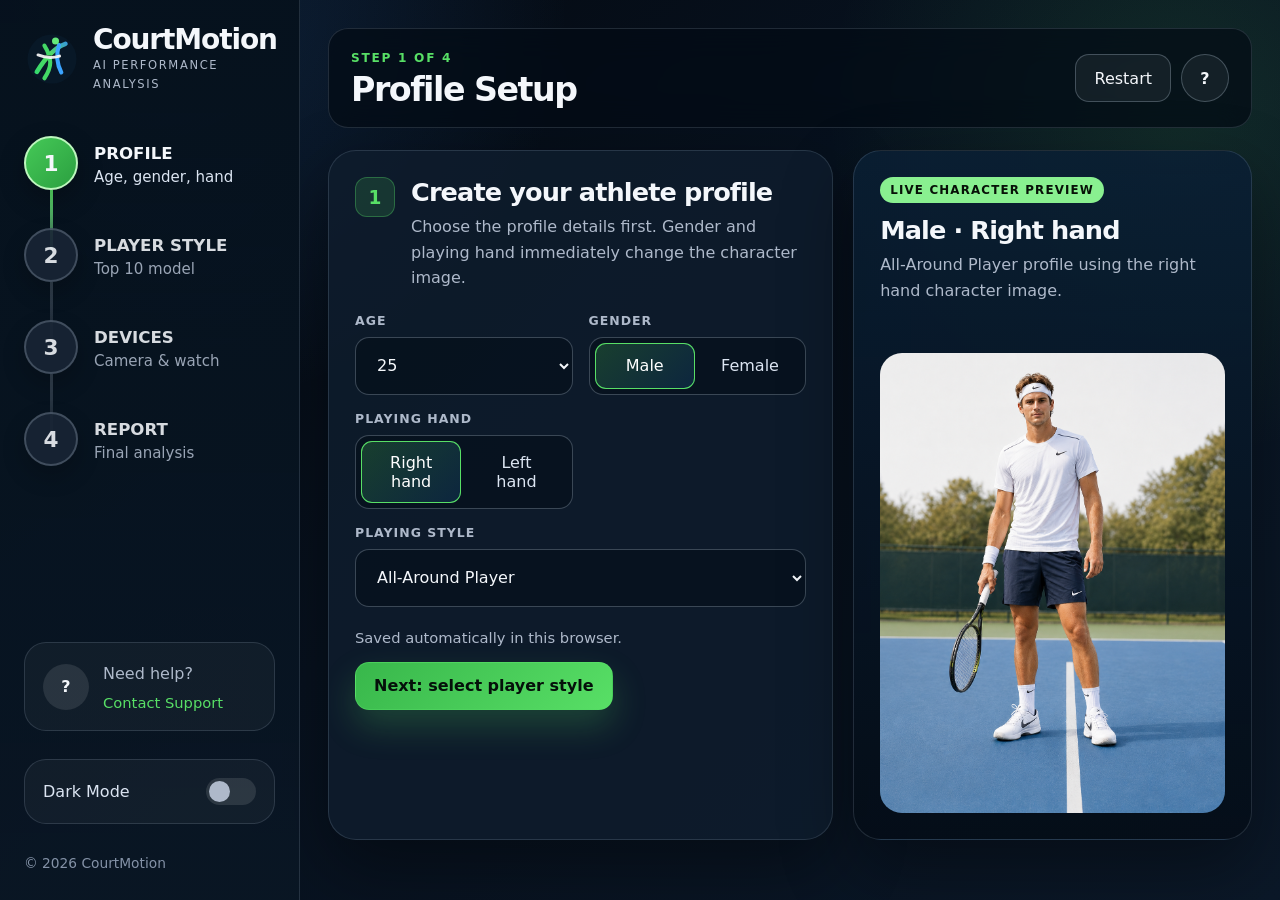
==== index.html @ f7512d18 "Add files via upload" ====
<!doctype html>
<html lang="en">
<head>
  <meta charset="utf-8" />
  <meta name="viewport" content="width=device-width, initial-scale=1" />
  <title>CourtMotion | Step 1 Profile Setup</title>
  <meta name="description" content="CourtMotion AI tennis analysis website: profile setup step." />
  <link rel="icon" href="assets/icons/logo.svg" type="image/svg+xml" />
  <link rel="stylesheet" href="css/styles.css" />
</head>
<body data-page="profile" data-step="1">
  <div class="app-shell">
    <aside class="sidebar">
      <a class="brand" href="index.html" aria-label="CourtMotion home">
        <img src="assets/icons/logo.svg" alt="" class="brand-logo" />
        <span><strong>CourtMotion</strong><small>AI Performance Analysis</small></span>
      </a>
      <nav class="stepper" aria-label="CourtMotion setup steps">
        <a class="step is-active" href="index.html"><span class="step-number">1</span><span><strong>Profile</strong><small>Age, gender, hand</small></span></a>
        <a class="step" href="player-style.html"><span class="step-number">2</span><span><strong>Player Style</strong><small>Top 10 model</small></span></a>
        <a class="step" href="devices.html"><span class="step-number">3</span><span><strong>Devices</strong><small>Camera & watch</small></span></a>
        <a class="step" href="report.html"><span class="step-number">4</span><span><strong>Report</strong><small>Final analysis</small></span></a>
      </nav>
      <div class="support-card"><span class="circle-icon">?</span><div><p>Need help?</p><a href="mailto:support@example.com">Contact Support</a></div></div>
      <button class="theme-toggle" id="themeToggle" type="button"><span>Dark Mode</span><span class="toggle-pill"><span></span></span></button>
      <p class="copyright">© 2026 CourtMotion</p>
    </aside>

    <main class="main" id="top">
      <header class="topbar">
        <div><span class="eyebrow">Step 1 of 4</span><h1>Profile Setup</h1></div>
        <div class="topbar-actions"><button class="ghost-btn" type="button" id="restartBtn">Restart</button><a class="help-btn" href="mailto:support@example.com" aria-label="Help">?</a></div>
      </header>

      <section class="page-grid page-grid-profile">
        <article class="panel form-panel">
          <div class="section-title">
            <span class="section-index">1</span>
            <div><h2>Create your athlete profile</h2><p>Choose the profile details first. Gender and playing hand immediately change the character image.</p></div>
          </div>

          <form id="profileForm" class="profile-form">
            <div class="form-grid">
              <label class="field"><span>Age</span><select id="ageSelect" name="age"></select></label>

              <div class="field wide-field"><span>Gender</span><div class="segmented" role="group" aria-label="Gender">
                <button class="seg-btn" type="button" data-set="gender" data-value="male">Male</button>
                <button class="seg-btn" type="button" data-set="gender" data-value="female">Female</button>
              </div></div>

              <div class="field wide-field"><span>Playing hand</span><div class="segmented" role="group" aria-label="Playing hand">
                <button class="seg-btn" type="button" data-set="hand" data-value="right">Right hand</button>
                <button class="seg-btn" type="button" data-set="hand" data-value="left">Left hand</button>
              </div></div>

              <label class="field field-full"><span>Playing style</span><select id="styleSelect" name="playingStyle">
                <option>All-Around Player</option>
                <option>Aggressive Baseliner</option>
                <option>Counterpuncher</option>
                <option>Serve & Volley</option>
                <option>Big Server</option>
                <option>Defensive Retriever</option>
                <option>Net-Rushing Attacker</option>
              </select></label>
            </div>

            <div class="wizard-actions">
              <span class="save-note">Saved automatically in this browser.</span>
              <button class="primary-btn" type="submit">Next: select player style</button>
            </div>
          </form>
        </article>

        <aside class="panel preview-panel">
          <div class="preview-copy">
            <span class="status-badge">Live character preview</span>
            <h2 id="previewTitle">Male · Right hand</h2>
            <p id="previewText">The selected character will also be used in the final performance report.</p>
          </div>
          <figure class="athlete-figure">
            <img id="athletePreview" src="assets/players/male-right.png" alt="Selected tennis player preview" />
          </figure>
        </aside>
      </section>
    </main>
  </div>
  <script src="js/app.js"></script>
</body>
</html>
---- css/styles.css ----
:root {
  color-scheme: dark;
  --bg: #050b12;
  --bg-soft: #071423;
  --panel: rgba(14, 29, 45, .86);
  --panel-strong: rgba(18, 36, 55, .95);
  --line: rgba(205, 222, 244, .14);
  --line-strong: rgba(205, 222, 244, .26);
  --text: #f4f7fb;
  --muted: #aeb9ca;
  --soft: #dce5f2;
  --green: #58df66;
  --green-dark: #1d9237;
  --blue: #2e9bff;
  --yellow: #ffc93d;
  --danger: #ff6868;
  --shadow: 0 28px 70px rgba(0, 0, 0, .38);
  --radius-xl: 28px;
  --radius-lg: 20px;
  --radius-md: 14px;
  --max: 1500px;
  font-family: Inter, ui-sans-serif, system-ui, -apple-system, BlinkMacSystemFont, "Segoe UI", sans-serif;
}
* { box-sizing: border-box; }
html { scroll-behavior: smooth; }
body {
  margin: 0;
  min-height: 100vh;
  color: var(--text);
  background:
    radial-gradient(circle at 12% 0, rgba(61, 151, 255, .18), transparent 26rem),
    radial-gradient(circle at 92% 12%, rgba(87, 220, 98, .12), transparent 22rem),
    linear-gradient(135deg, #03070d 0%, #07111e 45%, #0b1828 100%);
}
a { color: inherit; text-decoration: none; }
button, select { font: inherit; }
button { cursor: pointer; }
img { max-width: 100%; display: block; }
.app-shell { min-height: 100vh; display: grid; grid-template-columns: 300px minmax(0, 1fr); }
.sidebar {
  position: sticky;
  top: 0;
  height: 100vh;
  padding: 26px 24px;
  border-right: 1px solid var(--line);
  background: linear-gradient(180deg, rgba(6, 17, 29, .98), rgba(9, 22, 36, .9));
  display: flex;
  flex-direction: column;
  gap: 28px;
  overflow-y: auto;
}
.brand { display: flex; align-items: center; gap: 13px; }
.brand-logo { width: 56px; height: 56px; }
.brand strong { font-size: 1.75rem; line-height: 1; letter-spacing: -.04em; display: block; }
.brand small { text-transform: uppercase; letter-spacing: .14em; color: var(--muted); font-size: .72rem; }
.stepper { display: grid; gap: 0; margin-top: 16px; }
.step {
  position: relative;
  min-height: 92px;
  display: grid;
  grid-template-columns: 54px 1fr;
  gap: 16px;
  align-items: start;
  color: var(--muted);
  opacity: .88;
}
.step:not(:last-child)::after {
  content: "";
  position: absolute;
  left: 26px;
  top: 54px;
  width: 3px;
  height: 68px;
  background: linear-gradient(var(--line-strong), rgba(255,255,255,.08));
}
.step-number {
  width: 54px;
  height: 54px;
  border-radius: 50%;
  display: grid;
  place-items: center;
  border: 2px solid var(--line-strong);
  background: #192535;
  color: var(--text);
  font-size: 1.35rem;
  font-weight: 800;
  box-shadow: 0 10px 26px rgba(0,0,0,.26);
  z-index: 1;
}
.step strong { display: block; text-transform: uppercase; font-size: 1.04rem; margin-top: 8px; color: var(--text); }
.step small { display: block; margin-top: 5px; font-size: .94rem; }
.step.is-active { opacity: 1; color: var(--soft); }
.step.is-active .step-number { background: linear-gradient(135deg, #45c957, #2b9f40); border-color: #bdf6bd; }
.step.is-active:not(:last-child)::after { background: linear-gradient(var(--green), var(--line-strong)); }
.support-card, .theme-toggle {
  border: 1px solid var(--line);
  background: rgba(255,255,255,.04);
  border-radius: 22px;
  padding: 18px;
}
.support-card { margin-top: auto; display: flex; align-items: center; gap: 14px; }
.circle-icon {
  width: 46px;
  height: 46px;
  border-radius: 50%;
  display: grid;
  place-items: center;
  color: var(--text);
  background: rgba(255,255,255,.1);
  font-weight: 900;
}
.support-card p { margin: 0 0 6px; }
.support-card a { color: var(--green); font-size: .92rem; }
.theme-toggle { color: var(--soft); display: flex; align-items: center; justify-content: space-between; }
.toggle-pill { width: 50px; height: 27px; border-radius: 99px; background: rgba(255,255,255,.11); padding: 3px; display: inline-flex; }
.toggle-pill span { width: 21px; height: 21px; border-radius: 50%; background: var(--muted); display: block; transition: transform .2s ease, background .2s ease; }
body.light-mode .toggle-pill span { transform: translateX(23px); background: var(--green); }
.copyright { color: #8492a7; margin: 0; font-size: .86rem; }
.main { padding: 28px; min-width: 0; }
.topbar {
  max-width: var(--max);
  margin: 0 auto 22px;
  min-height: 76px;
  border: 1px solid var(--line);
  border-radius: 20px;
  padding: 18px 22px;
  background: rgba(4, 12, 22, .72);
  backdrop-filter: blur(16px);
  display: flex;
  align-items: center;
  justify-content: space-between;
  gap: 18px;
}
.eyebrow { color: var(--green); text-transform: uppercase; font-weight: 900; letter-spacing: .14em; font-size: .76rem; }
h1, h2, h3, h4, p { margin-top: 0; }
h1 { margin: 4px 0 0; font-size: clamp(1.65rem, 2.6vw, 2.8rem); letter-spacing: -.045em; }
h2 { margin-bottom: 7px; font-size: clamp(1.35rem, 2vw, 2rem); letter-spacing: -.035em; }
h3 { margin-bottom: 8px; }
p { color: var(--muted); line-height: 1.6; }
.topbar-actions { display: flex; align-items: center; gap: 10px; flex-wrap: wrap; }
.panel {
  border: 1px solid var(--line);
  border-radius: var(--radius-xl);
  background: var(--panel);
  box-shadow: var(--shadow);
  overflow: hidden;
}
.page-grid { max-width: var(--max); margin: 0 auto; display: grid; gap: 20px; align-items: stretch; }
.page-grid-profile { grid-template-columns: minmax(0, .95fr) minmax(360px, .75fr); }
.page-grid-devices { grid-template-columns: minmax(0, 1fr) 430px; }
.page-panel, .form-panel, .preview-panel { padding: 26px; }
.section-title { display: flex; gap: 16px; align-items: flex-start; margin-bottom: 22px; }
.section-title.with-action { justify-content: space-between; gap: 20px; }
.title-row { display: flex; gap: 16px; align-items: flex-start; }
.section-index {
  flex: 0 0 auto;
  width: 40px;
  height: 40px;
  border-radius: 12px;
  display: grid;
  place-items: center;
  background: rgba(88, 223, 102, .14);
  color: var(--green);
  border: 1px solid rgba(88, 223, 102, .32);
  font-size: 1.16rem;
  font-weight: 900;
}
.section-title p { margin-bottom: 0; }
.form-grid { display: grid; grid-template-columns: repeat(2, minmax(0, 1fr)); gap: 16px; }
.field { display: grid; gap: 9px; }
.field span, .source-note { text-transform: uppercase; letter-spacing: .08em; font-size: .78rem; color: var(--muted); font-weight: 800; }
.field-full { grid-column: 1 / -1; }
select, .segmented, .player-card, .device-card, .selection-summary {
  border: 1px solid var(--line-strong);
  background: rgba(3, 12, 22, .52);
  color: var(--text);
  border-radius: var(--radius-md);
}
select { min-height: 58px; padding: 0 17px; outline: none; }
select:focus { border-color: var(--green); box-shadow: 0 0 0 4px rgba(88, 223, 102, .12); }
.segmented { display: flex; padding: 5px; gap: 5px; min-height: 58px; }
.seg-btn, .tab {
  border: 0;
  border-radius: 11px;
  color: var(--soft);
  background: transparent;
  flex: 1;
  padding: 12px 16px;
  transition: background .2s ease, color .2s ease, transform .2s ease;
}
.seg-btn:hover, .tab:hover, .player-card:hover { transform: translateY(-2px); }
.seg-btn.is-selected, .tab.is-active { background: linear-gradient(135deg, rgba(88, 223, 102, .22), rgba(46, 155, 255, .14)); box-shadow: inset 0 0 0 1px var(--green); color: #fff; }
.wizard-actions { margin-top: 22px; display: flex; align-items: center; justify-content: space-between; gap: 16px; flex-wrap: wrap; }
.save-note { color: var(--muted); font-size: .92rem; }
.primary-btn, .ghost-btn, .help-btn {
  border: 1px solid var(--line-strong);
  min-height: 48px;
  display: inline-flex;
  align-items: center;
  justify-content: center;
  gap: 8px;
  border-radius: 14px;
  padding: 0 18px;
  color: var(--text);
  transition: transform .2s ease, border-color .2s ease, background .2s ease;
}
.primary-btn { border-color: rgba(88, 223, 102, .48); background: linear-gradient(135deg, #38b74b, #58df66); color: #05100a; font-weight: 900; box-shadow: 0 16px 34px rgba(88, 223, 102, .22); }
.ghost-btn, .help-btn { background: rgba(255,255,255,.06); }
.help-btn { width: 48px; padding: 0; border-radius: 50%; font-weight: 900; }
.primary-btn:hover, .ghost-btn:hover, .help-btn:hover { transform: translateY(-2px); border-color: var(--green); }
.primary-btn.small, .ghost-btn.small { min-height: 40px; padding: 0 14px; font-size: .9rem; }
.primary-btn.large { min-height: 64px; width: 100%; font-size: 1.1rem; }
.preview-panel { position: relative; display: grid; grid-template-rows: auto 1fr; min-height: 690px; background: linear-gradient(180deg, rgba(10, 31, 52, .88), rgba(4, 12, 22, .82)); }
.preview-copy { position: relative; z-index: 2; }
.status-badge { display: inline-flex; color: #071107; background: #89f090; padding: 6px 10px; border-radius: 99px; text-transform: uppercase; letter-spacing: .1em; font-size: .74rem; font-weight: 900; margin-bottom: 12px; }
.athlete-figure { position: relative; min-height: 540px; display: flex; align-items: end; justify-content: center; margin: 0; overflow: hidden; border-radius: 22px; background: radial-gradient(circle at 50% 25%, rgba(255,255,255,.13), transparent 26rem); }
.athlete-figure::before { content: ""; position: absolute; inset: auto -15% 0; height: 42%; background: linear-gradient(#4fa7d9, #2179b4); opacity: .38; filter: blur(20px); border-radius: 50% 50% 0 0; }
.athlete-figure img { position: relative; z-index: 1; max-height: 660px; width: auto; object-fit: contain; object-position: bottom center; filter: drop-shadow(0 32px 38px rgba(0,0,0,.28)); }
body[data-page="profile"] .athlete-figure { width: 100%; aspect-ratio: 3 / 4; min-height: 0; height: auto; align-self: end; align-items: stretch; }
body[data-page="profile"] .athlete-figure img { width: 100%; height: 100%; max-height: none; object-fit: cover; object-position: center bottom; }
.compact-preview .athlete-figure { min-height: 470px; }
.compact-preview .athlete-figure img { max-height: 520px; }
.selection-summary { display: grid; grid-template-columns: 82px 1fr auto; align-items: center; gap: 16px; padding: 12px; margin-bottom: 18px; }
.selection-summary figure { margin: 0; width: 82px; height: 82px; border-radius: 18px; overflow: hidden; background: linear-gradient(180deg, rgba(255,255,255,.12), rgba(255,255,255,.03)); display: flex; align-items: center; justify-content: center; }
.selection-summary img { width: 100%; height: 100%; max-height: none; object-fit: cover; object-position: center 14%; }
.selection-summary strong { display: block; font-size: 1.08rem; margin-bottom: 3px; }
.selection-summary span { color: var(--muted); }
.tabs { display: grid; grid-template-columns: repeat(2, minmax(0, 1fr)); gap: 10px; margin: 10px 0 18px; }
.tab { border: 1px solid var(--line); background: rgba(255,255,255,.04); text-align: center; min-height: 64px; }
.tab span { display: block; color: var(--muted); font-size: .8rem; margin-top: 4px; }
.players-grid { display: grid; grid-template-columns: repeat(5, minmax(130px, 1fr)); gap: 13px; }
.player-card {
  position: relative;
  padding: 0;
  overflow: hidden;
  text-align: left;
  display: grid;
  grid-template-rows: auto auto;
  align-content: start;
}
.player-card.is-selected { border-color: var(--green); box-shadow: 0 0 0 2px rgba(88, 223, 102, .18), var(--shadow); }
.player-photo, .player-fallback {
  position: relative;
  width: 100%;
  aspect-ratio: 1 / 1;
  height: auto;
  object-fit: cover;
}
.player-photo[hidden], .player-fallback[hidden] { display: none !important; }
.player-photo {
  display: block;
  filter: saturate(1.05) contrast(1.02);
  object-position: center top;
  background: rgba(255,255,255,.05);
}
.player-fallback {
  display: grid;
  place-items: center;
  font-size: .92rem;
  font-weight: 800;
  line-height: 1.25;
  text-align: center;
  color: var(--soft);
  padding: 18px;
  background: radial-gradient(circle at 50% 18%, rgba(88,223,102,.23), transparent 12rem), linear-gradient(160deg, #10253c, #07121f);
}
.player-meta {
  position: relative;
  z-index: 2;
  display: grid;
  gap: 6px;
  align-content: start;
  width: 100%;
  min-height: 74px;
  padding: 10px 13px 12px;
  background: linear-gradient(180deg, rgba(7,18,31,.78), rgba(3,10,18,.94));
}
.player-rank { width: 32px; height: 32px; border-radius: 10px; display: grid; place-items: center; background: rgba(255,255,255,.12); font-weight: 900; }
.player-name { color: #fff; font-weight: 900; line-height: 1.2; }
.player-country { color: var(--muted); font-size: .82rem; }
.source-note { margin: 18px 0 0; text-align: center; text-transform: none; letter-spacing: normal; font-weight: 500; }
.device-grid { display: grid; gap: 16px; }
.device-card { padding: 18px; display: grid; grid-template-columns: 64px 1fr auto; align-items: center; gap: 16px; }
.device-card.connected { border-color: rgba(88, 223, 102, .5); background: rgba(88, 223, 102, .08); }
.device-icon { width: 64px; height: 64px; border-radius: 50%; display: grid; place-items: center; border: 1px solid var(--line-strong); background: rgba(255,255,255,.06); color: var(--green); }
.device-icon img { width: 31px; height: 31px; color: currentColor; }
.device-card h3 { margin: 0 0 6px; }
.device-card p { margin: 0 0 6px; }
.device-card small { color: var(--muted); line-height: 1.45; }

.device-toggle {
  min-width: 92px;
  height: 44px;
  border: 1px solid var(--line-strong);
  border-radius: 999px;
  padding: 4px 12px 4px 5px;
  background: rgba(255,255,255,.07);
  color: var(--muted);
  display: inline-flex;
  align-items: center;
  justify-content: space-between;
  gap: 9px;
  font-weight: 900;
  transition: transform .2s ease, border-color .2s ease, background .2s ease, color .2s ease;
}
.device-toggle span {
  width: 34px;
  height: 34px;
  border-radius: 50%;
  background: #6d7c8e;
  box-shadow: 0 4px 12px rgba(0,0,0,.28);
  transition: transform .2s ease, background .2s ease;
}
.device-toggle b { min-width: 26px; text-align: center; }
.device-toggle.is-on {
  padding-left: 12px;
  padding-right: 5px;
  border-color: rgba(88, 223, 102, .62);
  background: rgba(88, 223, 102, .14);
  color: var(--green);
}
.device-toggle.is-on span { transform: translateX(37px); background: var(--green); }
.device-toggle.is-on b { transform: translateX(-37px); }
.device-toggle:hover { transform: translateY(-2px); border-color: var(--green); }

.device-status.connected { color: var(--green); }
.device-status.pending { color: var(--yellow); }
.device-status.error { color: var(--danger); }
.analysis-action { margin-top: 20px; border: 1px solid var(--line); border-radius: 22px; padding: 20px; background: rgba(255,255,255,.04); display: grid; gap: 14px; }
.analysis-action p { margin-bottom: 0; }
.report-main { background: linear-gradient(180deg, rgba(255,255,255,.03), rgba(255,255,255,0)); }
.report-sheet {
  max-width: 1280px;
  margin: 0 auto;
  background: linear-gradient(180deg, rgba(249,252,255,.98), rgba(226,240,250,.96));
  color: #0b2440;
  border-radius: 28px;
  overflow: hidden;
  box-shadow: 0 36px 90px rgba(0,0,0,.42);
}
.report-sheet p { color: #1d3553; }
.report-hero {
  position: relative;
  min-height: 1060px;
  background:
    radial-gradient(circle at 52% 15%, rgba(255,255,255,.98) 0%, rgba(255,255,255,.82) 34%, transparent 58%),
    linear-gradient(180deg, rgba(249,252,255,.98) 0%, rgba(246,251,255,.95) 46%, rgba(154,208,238,.72) 100%);
  isolation: isolate;
}
.report-hero::before {
  content: "";
  position: absolute;
  inset: 62% 0 0;
  background:
    linear-gradient(90deg, transparent 0 47%, rgba(255,255,255,.92) 47% 48%, transparent 48% 100%),
    linear-gradient(180deg, transparent 0 14%, rgba(255,255,255,.82) 14% 15%, transparent 15% 100%),
    linear-gradient(180deg, rgba(76, 151, 198, .28), rgba(61, 139, 193, .54));
  z-index: -1;
}
.report-hero::after { content: ""; position: absolute; inset: 0; background: rgba(255,255,255,.1); z-index: -2; }
.report-info-card { position: absolute; z-index: 3; left: 32px; top: 30px; width: 318px; }
.report-info-card h2 { color: #08264b; font-size: 2.5rem; line-height: 1.05; text-transform: uppercase; letter-spacing: .01em; margin-bottom: 22px; }
.report-info-card h2 span { color: #1975d1; font-size: 1.3rem; white-space: nowrap; }
.report-meta { display: grid; gap: 10px; margin: 0; }
.report-meta div { display: grid; grid-template-columns: 104px 1fr; gap: 8px; align-items: center; }
.report-meta dt { color: #5f7189; text-transform: uppercase; font-size: .72rem; font-weight: 900; letter-spacing: .1em; display: flex; gap: 7px; align-items: center; }
.report-meta dt img { width: 18px; height: 18px; opacity: .8; }
.report-meta dd { margin: 0; font-weight: 900; color: #0a2546; }
.report-athlete-final { position: absolute; z-index: 2; left: 50%; top: 96px; width: clamp(410px, 42vw, 540px); height: 930px; transform: translateX(-50%); margin: 0; overflow: hidden; display: flex; align-items: stretch; justify-content: center; }
.report-athlete-final img { width: 100%; height: 100%; max-height: none; object-fit: cover; object-position: center bottom; filter: drop-shadow(0 28px 22px rgba(11, 36, 64, .18)); }
.metric-card {
  position: absolute;
  z-index: 4;
  width: 286px;
  min-height: 178px;
  border: 1px solid rgba(11, 36, 64, .14);
  border-radius: 18px;
  background: rgba(255,255,255,.82);
  box-shadow: 0 16px 30px rgba(11, 36, 64, .12);
  backdrop-filter: blur(10px);
  padding: 18px 18px 18px 78px;
}
.metric-card::before { display: none; }
.metric-card h3 { margin: 0 0 9px; text-transform: uppercase; color: #0b284c; font-size: 1rem; }
.metric-card p { margin: 0 0 8px; color: #14314f; line-height: 1.35; font-size: .94rem; }
.metric-card b { display: block; color: #1e9d49; text-transform: uppercase; font-size: .78rem; margin-bottom: 4px; }
.metric-card mark { float: right; border-radius: 99px; padding: 4px 10px; background: #39a851; color: #fff; font-size: .68rem; text-transform: uppercase; }
.metric-card mark.fair { background: #2478d4; }
.metric-icon { position: absolute; left: 18px; top: 18px; width: 46px; height: 46px; border-radius: 50%; display: grid; place-items: center; background: #06264c; color: #fff; }
.metric-icon img { width: 28px; height: 28px; }
.node { display: none; }
.node.fair { display: none; }
.metric-head { right: 34px; top: 72px; }
.metric-head .node { left: -158px; top: 32px; }
.metric-head::before { left: -150px; top: 40px; width: 150px; transform: rotate(-1deg); }
.metric-shoulders { left: 34px; top: 300px; }
.metric-shoulders .node { right: -114px; top: 36px; }
.metric-shoulders::before { right: -108px; top: 44px; width: 110px; transform: rotate(-30deg); }
.metric-wrists { left: 34px; top: 526px; }
.metric-wrists .node { right: -80px; top: 38px; }
.metric-wrists::before { right: -75px; top: 45px; width: 76px; transform: rotate(42deg); }
.metric-elbows { right: 56px; top: 340px; }
.metric-elbows .node { left: -94px; top: 64px; }
.metric-elbows::before { left: -88px; top: 72px; width: 95px; transform: rotate(-47deg); }
.metric-hips { right: 54px; top: 565px; }
.metric-hips .node { left: -76px; top: 52px; }
.metric-hips::before { left: -70px; top: 60px; width: 74px; transform: rotate(-25deg); }
.metric-knees { left: 36px; top: 750px; }
.metric-knees .node { right: -74px; top: 65px; }
.metric-knees::before { right: -70px; top: 73px; width: 70px; transform: rotate(20deg); }
.metric-ankles { right: 52px; bottom: 92px; }
.metric-ankles .node { left: -82px; top: 70px; }
.metric-ankles::before { left: -78px; top: 78px; width: 80px; transform: rotate(-35deg); }
.metric-feet { left: 36px; bottom: 55px; }
.metric-feet .node { right: -114px; top: 56px; }
.metric-feet::before { right: -108px; top: 64px; width: 110px; transform: rotate(28deg); }
.report-footer-grid { display: grid; grid-template-columns: 1.05fr 1.18fr .95fr 1.1fr; gap: 16px; padding: 22px 32px 16px; background: linear-gradient(180deg, rgba(255,255,255,.96), rgba(232,245,253,.96)); }
.score-card, .summary-card { border: 1px solid rgba(11, 36, 64, .12); border-radius: 16px; background: rgba(255,255,255,.78); padding: 18px; }
.score-card h3, .summary-card h3 { background: #06264c; color: #fff; text-align: center; padding: 9px; border-radius: 10px 10px 0 0; margin: -18px -18px 16px; text-transform: uppercase; font-size: .9rem; }
.score-ring { width: 138px; height: 138px; border-radius: 50%; margin: 0 auto 10px; display: grid; place-items: center; background: conic-gradient(#3fb75b 0 82%, #d9e6ef 82% 100%); position: relative; }
.score-ring::before { content: ""; position: absolute; inset: 12px; background: #fff; border-radius: 50%; }
.score-ring strong, .score-ring span { position: relative; z-index: 1; }
.score-ring strong { font-size: 3rem; color: #08264b; }
.score-ring span { margin-left: -68px; margin-top: 58px; color: #0b2440; font-weight: 900; }
.score-card b { display: block; text-align: center; color: #209d4a; text-transform: uppercase; font-size: .82rem; }
.score-card p { text-align: center; font-size: .9rem; margin: 5px 0 0; }
ul { margin: 0; padding: 0; list-style: none; display: grid; gap: 11px; }
li { position: relative; padding-left: 26px; color: #123152; font-size: .92rem; line-height: 1.35; }
li::before { content: "✓"; position: absolute; left: 0; top: 0; width: 18px; height: 18px; border-radius: 50%; display: grid; place-items: center; background: rgba(46, 183, 82, .14); color: #2eb752; font-weight: 900; font-size: .75rem; }
.warn-list li::before { content: "↗"; background: rgba(255, 184, 0, .14); color: #f1a900; }
.recommendation p { font-size: .98rem; margin-bottom: 0; }
.report-disclaimer { margin: 0; padding: 0 32px 22px; font-size: .82rem; color: #4e6580 !important; }

/* Refined report layout: clean boxes around a fixed-ratio player image */
body[data-page="report"] .report-sheet { max-width: 1120px; }
body[data-page="report"] .report-hero {
  min-height: auto;
  display: grid;
  grid-template-columns: minmax(235px, .85fr) minmax(350px, .95fr) minmax(235px, .85fr);
  grid-template-rows: auto auto auto auto auto;
  gap: 18px 22px;
  align-items: start;
  padding: 32px 34px 26px;
  background:
    radial-gradient(circle at 50% 10%, rgba(255,255,255,.98) 0%, rgba(255,255,255,.88) 34%, transparent 58%),
    linear-gradient(180deg, rgba(249,252,255,.98) 0%, rgba(246,251,255,.95) 47%, rgba(154,208,238,.72) 100%);
}
body[data-page="report"] .report-hero::before { inset: 58% 0 0; }
body[data-page="report"] .report-info-card,
body[data-page="report"] .report-athlete-final,
body[data-page="report"] .metric-card {
  position: relative;
  left: auto; right: auto; top: auto; bottom: auto;
  transform: none;
}
body[data-page="report"] .report-info-card { grid-column: 1; grid-row: 1; width: auto; }
body[data-page="report"] .report-info-card h2 { font-size: clamp(2.05rem, 3.3vw, 2.65rem); line-height: 1.02; margin-bottom: 18px; }
body[data-page="report"] .report-meta { gap: 9px; }
body[data-page="report"] .report-meta div { grid-template-columns: 88px 1fr; }
body[data-page="report"] .report-athlete-final {
  grid-column: 2;
  grid-row: 1 / 6;
  align-self: stretch;
  width: 100%;
  height: 860px;
  max-height: 860px;
  border-radius: 0;
}
body[data-page="report"] .report-athlete-final img { object-fit: cover; object-position: center bottom; }
body[data-page="report"] .metric-card {
  width: auto;
  min-height: 0;
  padding: 17px 17px 17px 74px;
}
body[data-page="report"] .metric-card h3 { display: flex; align-items: center; justify-content: space-between; gap: 10px; line-height: 1.15; }
body[data-page="report"] .metric-card mark { float: none; flex: 0 0 auto; }
body[data-page="report"] .metric-card p { font-size: .9rem; line-height: 1.34; }
body[data-page="report"] .metric-card b { margin-top: 4px; }
body[data-page="report"] .metric-head { grid-column: 3; grid-row: 1; }
body[data-page="report"] .metric-shoulders { grid-column: 1; grid-row: 2; }
body[data-page="report"] .metric-wrists { grid-column: 1; grid-row: 3; }
body[data-page="report"] .metric-knees { grid-column: 1; grid-row: 4; }
body[data-page="report"] .metric-feet { grid-column: 1; grid-row: 5; }
body[data-page="report"] .metric-elbows { grid-column: 3; grid-row: 2; }
body[data-page="report"] .metric-hips { grid-column: 3; grid-row: 3; }
body[data-page="report"] .metric-ankles { grid-column: 3; grid-row: 4 / span 2; align-self: start; }
body[data-page="report"] .report-footer-grid { grid-template-columns: 1.04fr 1.22fr 1fr 1.12fr; padding: 20px 28px 16px; gap: 14px; }
body[data-page="report"] .score-card,
body[data-page="report"] .summary-card { padding: 16px; }
body[data-page="report"] .score-card h3,
body[data-page="report"] .summary-card h3 { margin: -16px -16px 15px; }
body[data-page="report"] .score-ring { width: 126px; height: 126px; position: relative; }
body[data-page="report"] .score-ring strong { position: absolute; left: 50%; top: 43%; transform: translate(-50%, -50%); font-size: 2.75rem; line-height: 1; }
body[data-page="report"] .score-ring span { position: absolute; left: 50%; top: 70%; transform: translateX(-50%); margin: 0; font-size: 1.05rem; }
body[data-page="report"] li { font-size: .88rem; }
body[data-page="report"] .recommendation p { font-size: .91rem; line-height: 1.45; }
body[data-page="report"] .report-disclaimer { padding: 0 28px 20px; }

body.light-mode { --bg: #f3f6fa; --bg-soft: #fff; --panel: rgba(255,255,255,.9); --panel-strong: #fff; --line: rgba(14, 36, 61, .14); --line-strong: rgba(14, 36, 61, .22); --text: #071827; --muted: #5b6b7c; --soft: #102235; background: #eef5fb; color-scheme: light; }
body.light-mode .sidebar { background: rgba(255,255,255,.88); }
body.light-mode .topbar { background: rgba(255,255,255,.76); }
body.light-mode .player-meta { background: linear-gradient(transparent, rgba(0,0,0,.72) 48%, rgba(0,0,0,.88)); }
@media (max-width: 1200px) {
  .app-shell { grid-template-columns: 1fr; }
  .sidebar { position: relative; height: auto; padding: 18px; }
  .stepper { grid-template-columns: repeat(4, 1fr); gap: 8px; }
  .step { min-height: auto; grid-template-columns: auto; text-align: center; align-items: center; padding: 10px; border: 1px solid var(--line); border-radius: 16px; }
  .step:not(:last-child)::after { display: none; }
  .step-number { margin: 0 auto; }
  .support-card, .copyright { display: none; }
  .theme-toggle { max-width: 230px; }
  .page-grid-profile, .page-grid-devices { grid-template-columns: 1fr; }
  .preview-panel { min-height: 580px; }
  .players-grid { grid-template-columns: repeat(4, minmax(140px, 1fr)); }
  body[data-page="report"] .report-hero { min-height: auto; padding: 24px; display: grid; grid-template-columns: 1fr; gap: 16px; }
  body[data-page="report"] .report-info-card, body[data-page="report"] .report-athlete-final, body[data-page="report"] .metric-card { position: relative; left: auto; right: auto; top: auto; bottom: auto; width: auto; grid-column: 1; grid-row: auto; }
  body[data-page="report"] .report-athlete-final { min-height: 560px; height: 640px; width: min(82vw, 460px); justify-self: center; transform: none; }
  body[data-page="report"] .report-athlete-final img { max-height: none; }
  .metric-card::before, .node { display: none; }
  body[data-page="report"] .report-footer-grid { grid-template-columns: repeat(2, 1fr); }
}
@media (max-width: 760px) {
  .main { padding: 16px; }
  .topbar { flex-direction: column; align-items: stretch; }
  .stepper { grid-template-columns: repeat(2, 1fr); }
  .brand strong { font-size: 1.35rem; }
  .form-grid, .players-grid, .report-footer-grid { grid-template-columns: 1fr; }
  .selection-summary { grid-template-columns: 70px 1fr; }
  .selection-summary .ghost-btn { grid-column: 1 / -1; }
  .device-card { grid-template-columns: 54px 1fr; }
  .device-card .ghost-btn, .device-card .device-toggle { grid-column: 1 / -1; justify-self: start; }
  .report-info-card h2 { font-size: 2rem; }
  .metric-card { padding-left: 70px; }
}
@media print {
  @page { size: A4 portrait; margin: 0; }
  body { background: #fff; }
  .no-print, .sidebar, .topbar { display: none !important; }
  .app-shell { display: block; }
  .main { padding: 0; }
  .report-sheet { border-radius: 0; box-shadow: none; max-width: none; }
  .report-hero { min-height: 820px; }
}
.device-icon img, .metric-icon img { filter: brightness(0) invert(1); }
.report-meta dt img { filter: none; }
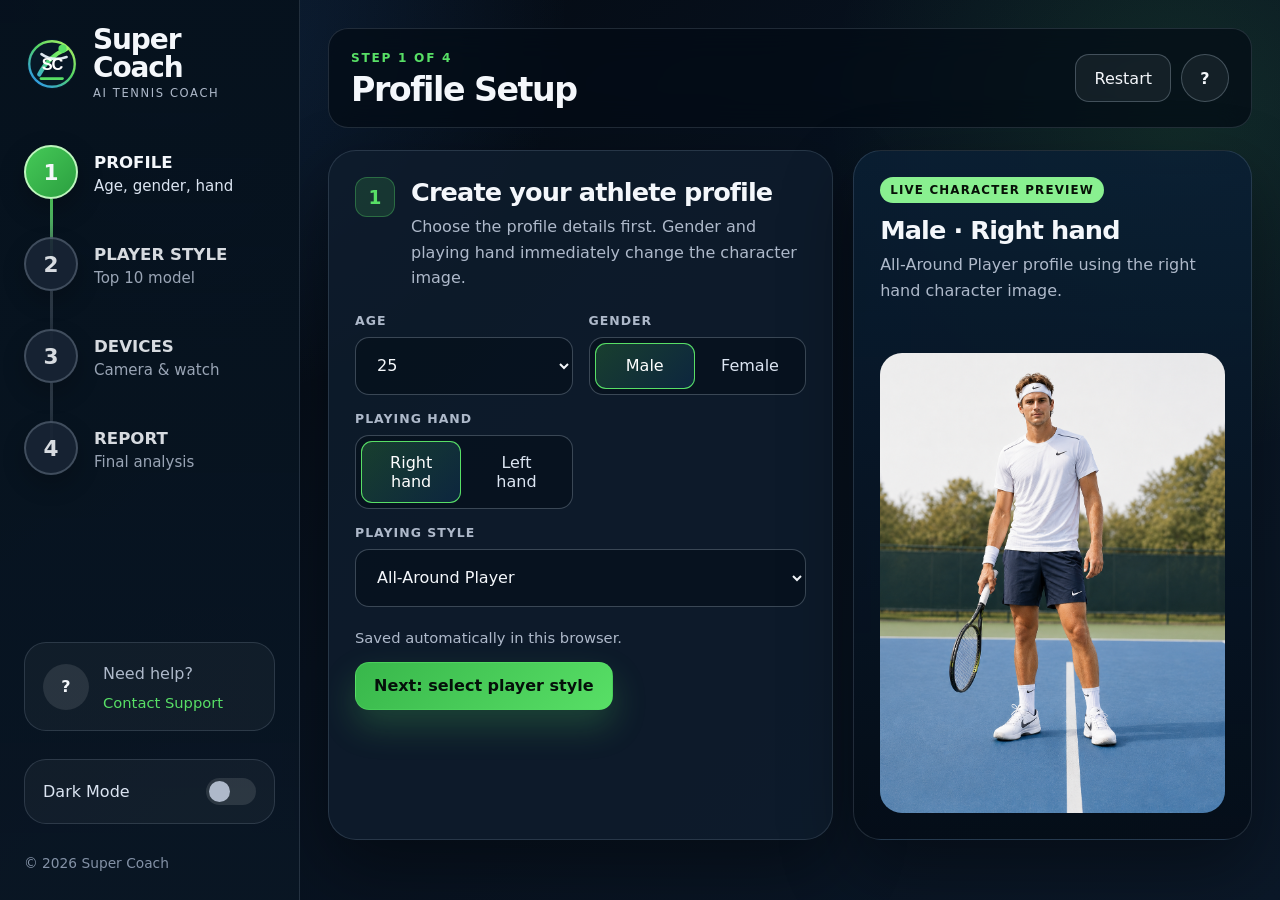
==== commit 5e19033f: "v7" ====
--- a/index.html
+++ b/index.html
@@ -3,19 +3,19 @@
 <head>
   <meta charset="utf-8" />
   <meta name="viewport" content="width=device-width, initial-scale=1" />
-  <title>CourtMotion | Step 1 Profile Setup</title>
-  <meta name="description" content="CourtMotion AI tennis analysis website: profile setup step." />
+  <title>Super Coach | Step 1 Profile Setup</title>
+  <meta name="description" content="Super Coach AI tennis coaching website: profile setup step." />
   <link rel="icon" href="assets/icons/logo.svg" type="image/svg+xml" />
   <link rel="stylesheet" href="css/styles.css" />
 </head>
 <body data-page="profile" data-step="1">
   <div class="app-shell">
     <aside class="sidebar">
-      <a class="brand" href="index.html" aria-label="CourtMotion home">
+      <a class="brand" href="index.html" aria-label="Super Coach home">
         <img src="assets/icons/logo.svg" alt="" class="brand-logo" />
-        <span><strong>CourtMotion</strong><small>AI Performance Analysis</small></span>
+        <span><strong>Super Coach</strong><small>AI Tennis Coach</small></span>
       </a>
-      <nav class="stepper" aria-label="CourtMotion setup steps">
+      <nav class="stepper" aria-label="Super Coach setup steps">
         <a class="step is-active" href="index.html"><span class="step-number">1</span><span><strong>Profile</strong><small>Age, gender, hand</small></span></a>
         <a class="step" href="player-style.html"><span class="step-number">2</span><span><strong>Player Style</strong><small>Top 10 model</small></span></a>
         <a class="step" href="devices.html"><span class="step-number">3</span><span><strong>Devices</strong><small>Camera & watch</small></span></a>
@@ -23,7 +23,7 @@
       </nav>
       <div class="support-card"><span class="circle-icon">?</span><div><p>Need help?</p><a href="mailto:support@example.com">Contact Support</a></div></div>
       <button class="theme-toggle" id="themeToggle" type="button"><span>Dark Mode</span><span class="toggle-pill"><span></span></span></button>
-      <p class="copyright">© 2026 CourtMotion</p>
+      <p class="copyright">© 2026 Super Coach</p>
     </aside>
 
     <main class="main" id="top">
@@ -66,14 +66,14 @@
 
             <div class="wizard-actions">
               <span class="save-note">Saved automatically in this browser.</span>
-              <button class="primary-btn" type="submit">Next: select player style</button>
+              <button class="primary-btn next-action" type="submit">Next: select player style</button>
             </div>
           </form>
         </article>
 
         <aside class="panel preview-panel">
           <div class="preview-copy">
-            <span class="status-badge">Live character preview</span>
+            <span class="status-badge">Live Character Preview</span>
             <h2 id="previewTitle">Male · Right hand</h2>
             <p id="previewText">The selected character will also be used in the final performance report.</p>
           </div>
--- a/css/styles.css
+++ b/css/styles.css
@@ -543,3 +543,267 @@
 }
 .device-icon img, .metric-icon img { filter: brightness(0) invert(1); }
 .report-meta dt img { filter: none; }
+
+/* Super Coach v7 mobile and layout refinements */
+.page-grid-devices {
+  grid-template-columns: minmax(0, 1fr);
+  max-width: 980px;
+}
+
+body[data-page="devices"] .form-panel {
+  width: 100%;
+}
+
+.player-fallback::after {
+  content: "";
+  width: 58px;
+  height: 58px;
+  border-radius: 50%;
+  border: 3px solid rgba(255,255,255,.78);
+  background:
+    linear-gradient(90deg, transparent 46%, rgba(255,255,255,.75) 47%, rgba(255,255,255,.75) 53%, transparent 54%),
+    linear-gradient(0deg, transparent 46%, rgba(255,255,255,.75) 47%, rgba(255,255,255,.75) 53%, transparent 54%),
+    radial-gradient(circle at 50% 50%, rgba(88,223,102,.35), rgba(46,155,255,.18));
+  opacity: .82;
+}
+
+@media (max-width: 760px) {
+  body:not([data-page="report"]) .main {
+    padding-bottom: 96px;
+  }
+
+  .app-shell {
+    display: block;
+  }
+
+  .sidebar {
+    position: sticky;
+    top: 0;
+    z-index: 80;
+    height: auto;
+    padding: 10px 12px 12px;
+    gap: 10px;
+    border-right: 0;
+    border-bottom: 1px solid var(--line);
+    background: rgba(5, 14, 25, .96);
+    backdrop-filter: blur(18px);
+  }
+
+  .brand {
+    justify-content: center;
+    gap: 8px;
+  }
+
+  .brand-logo {
+    width: 38px;
+    height: 38px;
+  }
+
+  .brand strong {
+    font-size: 1.18rem;
+    letter-spacing: -.03em;
+  }
+
+  .brand small {
+    display: none;
+  }
+
+  .stepper {
+    grid-template-columns: repeat(4, minmax(0, 1fr));
+    gap: 6px;
+    margin-top: 0;
+  }
+
+  .step {
+    min-height: 42px;
+    display: flex;
+    align-items: center;
+    justify-content: center;
+    padding: 5px;
+    border-radius: 14px;
+  }
+
+  .step-number {
+    width: 32px;
+    height: 32px;
+    font-size: .95rem;
+    box-shadow: none;
+  }
+
+  .step strong,
+  .step small {
+    display: none;
+  }
+
+  .main {
+    padding: 14px;
+  }
+
+  .topbar {
+    min-height: 0;
+    padding: 14px;
+    margin-bottom: 12px;
+    gap: 12px;
+  }
+
+  .topbar-actions {
+    display: grid;
+    grid-template-columns: repeat(auto-fit, minmax(104px, 1fr));
+    gap: 8px;
+  }
+
+  .topbar-actions .ghost-btn,
+  .topbar-actions .help-btn,
+  .topbar-actions .primary-btn {
+    min-height: 42px;
+    width: 100%;
+  }
+
+  .page-grid-profile {
+    display: flex;
+    flex-direction: column;
+  }
+
+  body[data-page="profile"] .preview-panel {
+    order: -1;
+    min-height: 0;
+    padding: 16px;
+  }
+
+  body[data-page="profile"] .preview-copy h2 {
+    margin-bottom: 3px;
+  }
+
+  body[data-page="profile"] .preview-copy p {
+    margin-bottom: 10px;
+    font-size: .92rem;
+  }
+
+  body[data-page="profile"] .athlete-figure {
+    aspect-ratio: 4 / 5;
+    max-height: 54vh;
+    border-radius: 18px;
+  }
+
+  .page-panel,
+  .form-panel,
+  .preview-panel {
+    padding: 18px;
+    border-radius: 22px;
+  }
+
+  .section-title,
+  .title-row {
+    gap: 12px;
+  }
+
+  .section-index {
+    width: 34px;
+    height: 34px;
+    border-radius: 10px;
+    font-size: 1rem;
+  }
+
+  .form-grid,
+  .players-grid,
+  .report-footer-grid {
+    grid-template-columns: 1fr;
+  }
+
+  .field-full,
+  .wide-field {
+    grid-column: auto;
+  }
+
+  .tabs {
+    grid-template-columns: 1fr 1fr;
+  }
+
+  .selection-summary {
+    grid-template-columns: 64px 1fr;
+    align-items: center;
+    padding: 10px;
+  }
+
+  .selection-summary figure {
+    width: 64px;
+    height: 64px;
+    border-radius: 16px;
+  }
+
+  .selection-summary .ghost-btn {
+    grid-column: 1 / -1;
+  }
+
+  .player-meta {
+    min-height: 66px;
+  }
+
+  .device-card {
+    grid-template-columns: 50px 1fr;
+    gap: 12px;
+    padding: 16px;
+  }
+
+  .device-icon {
+    width: 50px;
+    height: 50px;
+  }
+
+  .device-card .device-toggle {
+    grid-column: 1 / -1;
+    justify-self: start;
+    width: 112px;
+  }
+
+  .analysis-action {
+    padding: 16px;
+  }
+
+  .wizard-actions {
+    display: block;
+    margin-top: 18px;
+  }
+
+  .save-note {
+    display: block;
+    text-align: center;
+    margin-bottom: 10px;
+  }
+
+  body:not([data-page="report"]) .next-action {
+    position: fixed;
+    left: 14px;
+    right: 14px;
+    bottom: calc(14px + env(safe-area-inset-bottom));
+    z-index: 120;
+    width: calc(100% - 28px);
+    min-height: 58px;
+    border-radius: 18px;
+    font-size: 1rem;
+    box-shadow: 0 18px 42px rgba(0, 0, 0, .44), 0 12px 30px rgba(88, 223, 102, .2);
+  }
+
+  body[data-page="players"] .section-title.with-action {
+    display: block;
+  }
+
+  body[data-page="players"] .section-title.with-action .title-row {
+    margin-bottom: 0;
+  }
+}
+
+@media (max-width: 430px) {
+  .brand strong {
+    font-size: 1.05rem;
+  }
+  .topbar-actions {
+    grid-template-columns: 1fr;
+  }
+  .segmented {
+    flex-direction: column;
+  }
+  .tabs {
+    grid-template-columns: 1fr;
+  }
+}
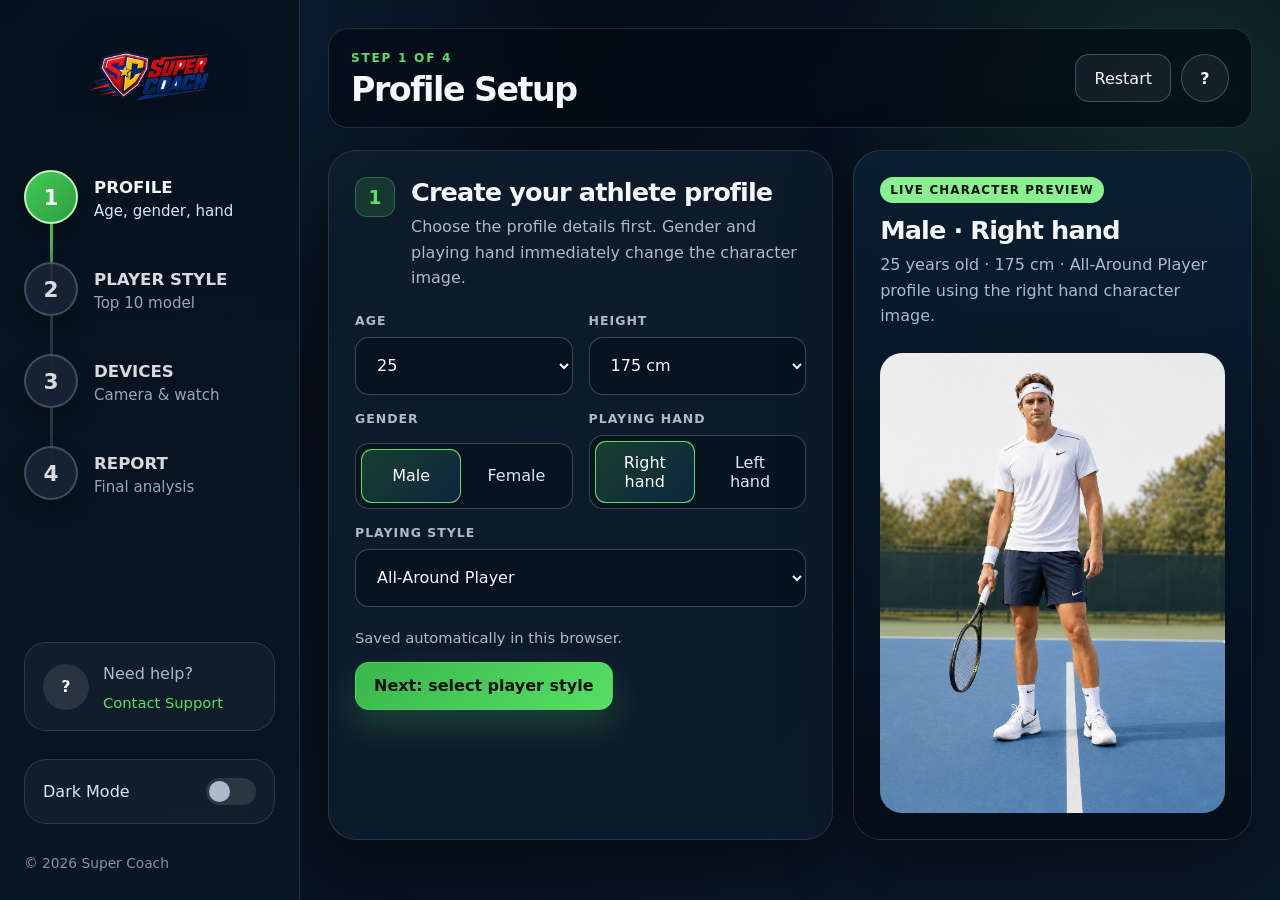
==== commit 5f64648f: "v9" ====
--- a/index.html
+++ b/index.html
@@ -5,16 +5,13 @@
   <meta name="viewport" content="width=device-width, initial-scale=1" />
   <title>Super Coach | Step 1 Profile Setup</title>
   <meta name="description" content="Super Coach AI tennis coaching website: profile setup step." />
-  <link rel="icon" href="assets/icons/logo.svg" type="image/svg+xml" />
+  <link rel="icon" href="assets/icons/fav-transparent.png" type="image/png" />
   <link rel="stylesheet" href="css/styles.css" />
 </head>
 <body data-page="profile" data-step="1">
   <div class="app-shell">
     <aside class="sidebar">
-      <a class="brand" href="index.html" aria-label="Super Coach home">
-        <img src="assets/icons/logo.svg" alt="" class="brand-logo" />
-        <span><strong>Super Coach</strong><small>AI Tennis Coach</small></span>
-      </a>
+      <a class="brand" href="index.html" aria-label="Super Coach home"><img src="assets/icons/sc-logo-transparent.png" alt="Super Coach" class="brand-logo brand-logo-full" /></a>
       <nav class="stepper" aria-label="Super Coach setup steps">
         <a class="step is-active" href="index.html"><span class="step-number">1</span><span><strong>Profile</strong><small>Age, gender, hand</small></span></a>
         <a class="step" href="player-style.html"><span class="step-number">2</span><span><strong>Player Style</strong><small>Top 10 model</small></span></a>
@@ -42,6 +39,7 @@
           <form id="profileForm" class="profile-form">
             <div class="form-grid">
               <label class="field"><span>Age</span><select id="ageSelect" name="age"></select></label>
+              <label class="field"><span>Height</span><select id="heightSelect" name="height"></select></label>
 
               <div class="field wide-field"><span>Gender</span><div class="segmented" role="group" aria-label="Gender">
                 <button class="seg-btn" type="button" data-set="gender" data-value="male">Male</button>
--- a/css/styles.css
+++ b/css/styles.css
@@ -807,3 +807,182 @@
     grid-template-columns: 1fr;
   }
 }
+
+/* Super Coach v8 updates: uploaded logo, height field, countdown, training capture, PDF-friendly report capture */
+[hidden] { display: none !important; }
+button:disabled { cursor: wait; opacity: .72; transform: none !important; }
+
+.brand {
+  justify-content: center;
+  border: 1px solid rgba(255,255,255,.12);
+  background: rgba(255,255,255,.96);
+  border-radius: 18px;
+  padding: 8px 10px;
+  box-shadow: 0 16px 35px rgba(0,0,0,.18);
+}
+.brand-logo-full {
+  width: min(100%, 232px);
+  height: auto;
+  max-height: 92px;
+  object-fit: contain;
+}
+
+.training-panel {
+  margin-top: 20px;
+  border: 1px solid rgba(88,223,102,.38);
+  border-radius: 24px;
+  padding: 22px;
+  background:
+    radial-gradient(circle at 12% 15%, rgba(255,104,104,.13), transparent 18rem),
+    linear-gradient(135deg, rgba(88,223,102,.11), rgba(46,155,255,.08));
+  display: grid;
+  grid-template-columns: 28px 1fr;
+  gap: 15px;
+  align-items: start;
+}
+.training-panel .primary-btn {
+  grid-column: 1 / -1;
+}
+.training-panel h3 { margin-bottom: 6px; }
+.training-panel p { margin-bottom: 12px; }
+#trainingTimer {
+  display: inline-flex;
+  min-width: 94px;
+  min-height: 42px;
+  align-items: center;
+  justify-content: center;
+  border: 1px solid rgba(255,255,255,.18);
+  border-radius: 14px;
+  background: rgba(0,0,0,.22);
+  color: #fff;
+  font-size: 1.35rem;
+  letter-spacing: .06em;
+}
+.recording-dot {
+  width: 18px;
+  height: 18px;
+  border-radius: 50%;
+  margin-top: 8px;
+  background: var(--danger);
+  box-shadow: 0 0 0 0 rgba(255,104,104,.75);
+  animation: recordingPulse 1.2s infinite;
+}
+@keyframes recordingPulse {
+  0% { box-shadow: 0 0 0 0 rgba(255,104,104,.75); }
+  70% { box-shadow: 0 0 0 13px rgba(255,104,104,0); }
+  100% { box-shadow: 0 0 0 0 rgba(255,104,104,0); }
+}
+
+.countdown-overlay {
+  position: fixed;
+  inset: 0;
+  z-index: 999;
+  display: grid;
+  place-items: center;
+  background: rgba(2, 7, 13, .84);
+  backdrop-filter: blur(18px);
+}
+.countdown-card {
+  width: min(90vw, 430px);
+  border: 1px solid rgba(88,223,102,.38);
+  border-radius: 30px;
+  padding: 34px 26px;
+  text-align: center;
+  background:
+    radial-gradient(circle at 50% 0%, rgba(88,223,102,.2), transparent 16rem),
+    linear-gradient(180deg, rgba(15,34,53,.96), rgba(4,12,22,.96));
+  box-shadow: 0 30px 90px rgba(0,0,0,.5);
+}
+.countdown-card span {
+  display: block;
+  color: var(--green);
+  text-transform: uppercase;
+  letter-spacing: .18em;
+  font-weight: 900;
+  font-size: .82rem;
+}
+.countdown-card strong {
+  display: block;
+  margin: 10px 0;
+  color: #fff;
+  font-size: clamp(5.5rem, 20vw, 10rem);
+  line-height: .95;
+  letter-spacing: -.08em;
+  text-shadow: 0 20px 55px rgba(88,223,102,.18);
+}
+.countdown-card strong.pulse { animation: countPulse .42s ease; }
+.countdown-card p { margin-bottom: 0; }
+@keyframes countPulse {
+  0% { transform: scale(.86); opacity: .45; }
+  100% { transform: scale(1); opacity: 1; }
+}
+
+body[data-page="report"] #downloadBtn[disabled] {
+  color: #05100a;
+}
+
+@media (max-width: 1200px) {
+  .brand { max-width: 300px; margin: 0 auto; }
+  .brand-logo-full { width: 210px; max-height: 78px; }
+}
+
+@media (max-width: 760px) {
+  .brand {
+    max-width: 178px;
+    padding: 5px 8px;
+    border-radius: 14px;
+  }
+  .brand-logo-full {
+    width: 150px;
+    max-height: 52px;
+  }
+  .training-panel {
+    padding: 17px;
+    border-radius: 22px;
+  }
+  body[data-page="devices"].is-training .main {
+    padding-bottom: 106px;
+  }
+  body[data-page="devices"] .training-panel .next-action {
+    position: fixed;
+    left: 14px;
+    right: 14px;
+    bottom: calc(14px + env(safe-area-inset-bottom));
+    z-index: 120;
+    width: calc(100% - 28px);
+    min-height: 58px;
+    border-radius: 18px;
+    font-size: 1rem;
+  }
+}
+
+/* Keep the uploaded full logo proportional inside a clean logo box. */
+.brand-logo-full {
+  width: 232px;
+  height: 82px;
+  object-fit: contain;
+}
+@media (max-width: 1200px) {
+  .brand-logo-full { width: 210px; height: 74px; }
+}
+@media (max-width: 760px) {
+  .brand-logo-full { width: 150px; height: 50px; }
+}
+
+/* Super Coach v9: transparent logo on dark mode, white logo panel only in light mode. */
+.brand {
+  background: transparent;
+  border-color: transparent;
+  box-shadow: none;
+}
+body.light-mode .brand {
+  background: rgba(255,255,255,.96);
+  border-color: rgba(12, 35, 64, .10);
+  box-shadow: 0 16px 35px rgba(10, 25, 46, .12);
+}
+.brand-logo-full {
+  filter: drop-shadow(0 10px 24px rgba(0,0,0,.26));
+}
+body.light-mode .brand-logo-full {
+  filter: none;
+}
